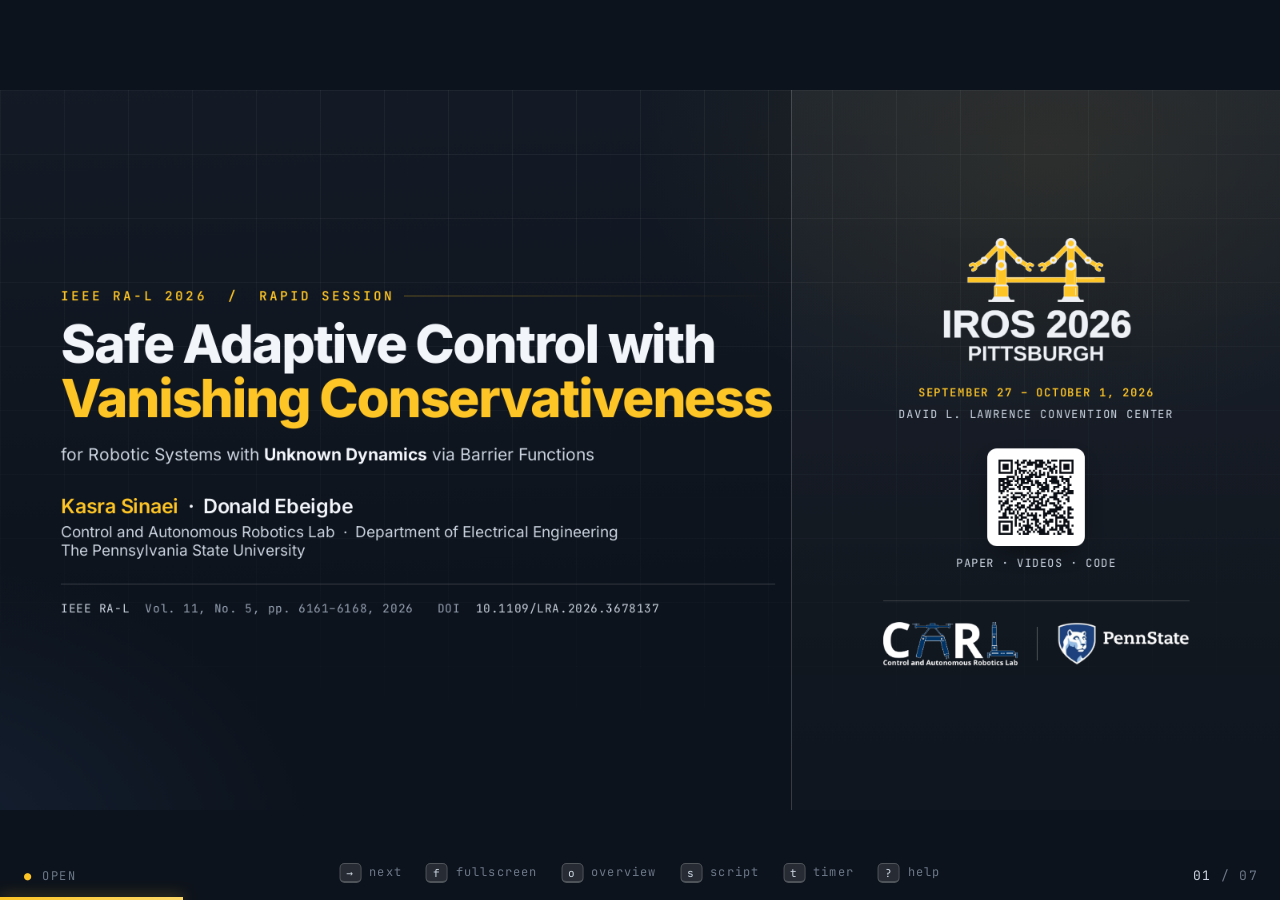
==== talk/index.html @ 6e154420 "Add IROS 2026 lightning talk deck at /talk/ The 7-slide HTML deck used for the RA-L lightning talk, " ====
<!DOCTYPE html>
<html lang="en">
<head>
<meta charset="utf-8">
<meta name="viewport" content="width=device-width, initial-scale=1">
<title>Safe Adaptive Control · IROS 2026 (7 slides + backups)</title>
<meta name="author" content="Kasra Sinaei, Donald Ebeigbe">
<link rel="icon" href="assets/img/iros2026_logo.png">
<link rel="stylesheet" href="assets/vendor/katex/katex.min.css">
<link rel="stylesheet" href="assets/deck.css">
</head>
<body>

<div id="stage">

<section class="slide title-slide" data-title="Title" data-section="Open" data-time="8">
  <div class="title-left">
    <div class="eyebrow">IEEE&nbsp;RA-L&nbsp;2026 &nbsp;/&nbsp; Rapid&nbsp;Session</div>

    <h1 class="deck">
      Safe Adaptive Control with<br>
      <span style="color:var(--gold)">Vanishing Conservativeness</span>
    </h1>
    <p class="sub" style="margin-bottom:34px; font-size:21px;">
      for Robotic Systems with <strong>Unknown Dynamics</strong> via Barrier Functions
    </p>

    <p class="authors"><span class="me">Kasra Sinaei</span> &nbsp;&middot;&nbsp; Donald Ebeigbe</p>
    <p class="affil">Control and Autonomous Robotics Lab &nbsp;&middot;&nbsp; Department of Electrical Engineering<br>The Pennsylvania State University</p>

    <div class="pubmeta">
      <span class="item"><b>IEEE RA-L</b> &nbsp;Vol.&nbsp;11, No.&nbsp;5, pp.&nbsp;6161&ndash;6168, 2026</span>
      <span class="item">DOI &nbsp;<b>10.1109/LRA.2026.3678137</b></span>
    </div>
  </div>

  <div class="title-right">
    <img class="logo" src="assets/img/iros2026_logo_light.png" alt="IROS 2026 Pittsburgh">
    <div class="venue">
      <b>September 27 &ndash; October 1, 2026</b><br>
      David L. Lawrence Convention Center
    </div>
    <div class="qrblock" style="margin-top:4px;">
      <a class="qr" href="https://safe-adaptive-control.netlify.app" target="_blank" rel="noopener">
        <img src="assets/img/qr_project.svg" alt="QR code to project page">
      </a>
      <div class="qlab">Paper &middot; Videos &middot; Code</div>
    </div>
    <div class="title-logos">
      <img src="assets/img/carl_logo.png" alt="Control and Autonomous Robotics Lab (CARL)">
      <span class="sep"></span>
      <img src="assets/img/psu_mark_reverse.png" alt="Penn State">
    </div>
  </div>

  <aside class="notes">
    I am Kasra Sinaei from Penn State, presenting our work on safe adaptive control with vanishing conservativeness. Adaptive controllers are a well established control practice, and engineers have used them for over four decades. Control Barrier Functions are also a well established, popular choice for safety filtering.
  </aside>
</section>


<!-- =========================================================
     02 · THE PROBLEM  (minimal: ours vs. a conventional CBF filter)
     ========================================================= -->
<section class="slide" data-scan data-title="The problem: where the barrier goes" data-section="Motivation" data-time="24">
  <div class="stack">
    <div class="eyebrow">The Problem</div>
    <h2 class="deck" style="font-size:44px; margin-bottom:8px;">Enforcing safety while the model estimate is not accurate</h2>
    <p class="sub" style="margin-bottom:26px; max-width:none;">
      An adaptive controller is least informed at <em class="k">t&nbsp;=&nbsp;0</em>, exactly when the robot starts moving.
    </p>

    <div class="cols c-6-6 mid grow" style="min-height:0; gap:36px;">
      <div class="card red">
        <div class="chip red" style="margin-bottom:14px;">&times;</div>
        <div class="big">Conventional: filter the <em class="r">output</em></div>
        <div class="mini">
          <span class="mnode">Adaptive<br>controller</span>
          <span class="marw">\(u\)</span>
          <span class="mnode bad">CBF-QP<br><small>needs \(f,\,g\)</small></span>
          <span class="marw">\(u_{\text{safe}}\)</span>
          <span class="mnode">Robot</span>
        </div>
        <p class="cap">The filter needs the model you are still learning: with poor estimates it can
          <em class="r">fail to prevent unsafe behavior</em>, or stay conservative forever.</p>
      </div>

      <div class="card gold">
        <div class="chip" style="margin-bottom:14px;">&#9733;</div>
        <div class="big" style="color:var(--gold)">Ours: filter the <em class="k">update law</em></div>
        <div class="mini">
          <span class="mnode good">Update law + QP<br><small>\(\breve W=\hat W+\delta W\)</small></span>
          <span class="marw">\(\breve W\)</span>
          <span class="mnode">Control law</span>
          <span class="marw">\(u\)</span>
          <span class="mnode">Robot</span>
        </div>
        <p class="cap">A real-time QP perturbs the <strong>parameter estimate</strong> instead, carrying a
          model-error bound that <em class="k">shrinks as the robot learns</em>. No external filter.</p>
      </div>
    </div>

    <div class="punch red frag" data-f="1">
      Model-based safety filters are <span class="q">most vulnerable at the beginning of the roll-out</span>,
      and need to be conservative.
    </div>
  </div>

  <aside class="notes">
    What makes integrating CBFs and adaptive control difficult is that a CBF needs a model, and adaptive control does not have an accurate system representation when it starts rolling out at time zero. To address this challenge, we propose filtering the parameter gains of the adaptive controller instead of the final action of the controller.
  </aside>
</section>

<!-- =========================================================
     03 · FORMULATION  (slim: three equations)
     ========================================================= -->
<section class="slide" data-scan data-title="Formulation: unknown robot → one weight vector" data-section="Formulation" data-time="26">
  <div class="stack roomy">
    <div class="eyebrow blue">Problem Formulation &nbsp;&middot;&nbsp; Sec. II &amp; III</div>
    <h2 class="deck" style="font-size:40px; margin-bottom:18px;">Regressor-based representation of a nonlinear system</h2>

    <div class="cols c-6-6 mid grow" style="min-height:0;">
      <div>
        <div class="eq" style="margin-bottom:18px;">
          <span class="lbl">System</span>
          \[ \dot{x} \;=\; f(x) \;+\; g(x)\,u \]
          <span class="tagno">(1)</span>
        </div>

        <div class="rowitem" style="margin-bottom:16px;">
          <span class="chip red">A1</span>
          <span class="txt"><b>\(f\) and \(g\) fully unknown</b>: we know only their
            <em class="r">dimensions</em>. Fully actuated.</span>
        </div>
        <div class="rowitem">
          <span class="chip green">Goal</span>
          <span class="txt">Track \(x_d(t)\) and keep \(\mathcal C=\{x:h(x)\ge0\}\)
            <b>forward invariant</b>, with no model.</span>
        </div>
      </div>

      <div>
        <div class="eq hero" style="margin-bottom:14px;">
          <span class="lbl">Everything unknown, in one vector</span>
          \[ \Psi(x) \;=\; Z(\cdot)\,W \;+\; \varepsilon \]
          <span class="tagno">(8)</span>
        </div>
        <p class="small" style="margin-bottom:18px;">
          \(Z\) <em class="k">known</em> basis functions (RBF / Fourier) &nbsp;&middot;&nbsp;
          \(W\) <em class="r">unknown</em> weights, \(\|W\|\le W_{\max}\) &nbsp;&middot;&nbsp;
          \(\|\varepsilon\|\le E\).
        </p>

        <div class="eq blue">
          <span class="lbl">Control law &amp; the one knob &nbsp;(10&ndash;11)</span>
          \[ u = Z\,\breve W + \dot x_d - Ke, \qquad
             \breve W = \underbrace{\hat W}_{\textcolor{#5B9BFF}{\text{stability}}}
                      + \underbrace{\delta W}_{\textcolor{#FEC526}{\text{safety}}} \]
        </div>
      </div>
    </div>

    <div class="punch blue frag" data-f="1">
      One vector holds everything the robot doesn&rsquo;t know, and
      <span class="q">\(\delta W\)</span> is the only safety knob.
    </div>
  </div>

  <aside class="notes">
    Our approach works on any control-affine nonlinear system, including robots. We use a regressor-based representation of the system, where a function approximator and an unknown parameter vector encode our model. Our control law consists of an inverse dynamics term, a proportional error term, and the desired trajectory; the parameter update has two parts, one coming from Lyapunov analysis and one from an online optimization problem.
  </aside>
</section>

<!-- =========================================================
     04 · MAIN RESULT  (Prop. 1 bound + the QP, merged)
     ========================================================= -->
<section class="slide" data-scan data-title="★ Vanishing conservativeness, and the QP" data-section="Method" data-time="42">
  <div class="stack">
    <div class="eyebrow">Main Result &nbsp;&middot;&nbsp; Proposition 1 &amp; Theorem 2</div>
    <h2 class="deck" style="font-size:38px; margin-bottom:14px;">
      <span style="color:var(--gold)">Vanishing conservativeness</span> via a decaying parameter-error bound
    </h2>

    <div class="cols c-6-6 mid" style="gap:32px;">
      <div>
        <div class="eq hero" style="margin-bottom:14px;">
          <span class="lbl">Proposition 1: the certificate</span>
          \[ \|\tilde W(t)\| \;\le\;
             \sqrt{\dfrac{\,2\bar V_0 \;-\; k_e\displaystyle\int_0^{t}\!\|e(\tau)\|^{2}\,d\tau\,}{\lambda_{\min}(\Gamma^{-1})}}
             \;=\; \bar W(t) \]
          <span class="tagno">(16)</span>
        </div>
        <p class="small">
          Every term of \(\bar V_0\) is <strong>known a priori</strong>, and the integral only grows, so
          \(\bar W(t)\) is <em class="k">non-increasing</em>. Stability is never traded away (Thm.&nbsp;1);
          \(\hat W\) need not converge (Remark&nbsp;1).
        </p>
      </div>

      <div class="diagram">
        <svg viewBox="0 0 620 320" preserveAspectRatio="xMidYMid meet">
          <defs>
            <linearGradient id="bandg" x1="0" y1="0" x2="0" y2="1">
              <stop offset="0%"   stop-color="#FEC526" stop-opacity=".17"/>
              <stop offset="100%" stop-color="#FEC526" stop-opacity=".02"/>
            </linearGradient>
            <marker id="arwG" viewBox="0 0 10 10" refX="9" refY="5" markerWidth="7" markerHeight="7" orient="auto">
              <path d="M0 0 L10 5 L0 10 z" fill="#FEC526"/>
            </marker>
          </defs>
          <line x1="60" y1="26"  x2="60"  y2="292" stroke="rgba(255,255,255,.26)" stroke-width="1.4"/>
          <line x1="60" y1="292" x2="586" y2="292" stroke="rgba(255,255,255,.26)" stroke-width="1.4"/>
          <path d="M60 56 C 196 100, 330 158, 578 202 L578 264 C 330 252, 196 238, 60 216 Z" fill="url(#bandg)"/>
          <line x1="60" y1="44" x2="578" y2="44" stroke="#FF6B6B" stroke-width="2" stroke-dasharray="7 6" opacity=".85"/>
          <path d="M60 56 C 196 100, 330 158, 578 202" fill="none" stroke="#FEC526" stroke-width="3.6" stroke-linecap="round"/>
          <path d="M60 216 C 132 234, 180 210, 236 230 C 292 250, 334 228, 392 246 C 452 264, 508 248, 578 264"
                fill="none" stroke="#5B9BFF" stroke-width="2.6" stroke-linecap="round"/>
          <line x1="112" y1="74"  x2="112" y2="206" stroke="#FEC526" stroke-width="1.6" stroke-dasharray="4 4" marker-end="url(#arwG)"/>
        </svg>
        <div class="lay">
          <div class="dlab" style="left:4.5%; top:8%; color:#96A2B4;">\(\|\tilde W\|\)</div>
          <div class="dlab" style="left:10.5%; top:95.5%; color:#96A2B4;">\(t=0\)</div>
          <div class="dlab" style="left:89%;   top:95.5%; color:#96A2B4;">time</div>
          <div class="dnote" style="left:75%;  top:10%; color:#FF6B6B; font-size:14.5px;">constant worst case</div>
          <div class="dnote" style="left:73%;  top:48%; color:#FEC526; font-weight:600;">\(\bar W(t)\): certified</div>
          <div class="dnote" style="left:37%;  top:78%; color:#5B9BFF; font-size:14.5px;">true \(\|\tilde W(t)\|\) (never known)</div>
          <div class="dlab" style="left:29.5%; top:43%; color:#FEC526;">conservativeness</div>
        </div>
      </div>
    </div>

    <div class="eq green frag" data-f="1" style="margin-top:14px;">
      <span class="lbl">One QP on the update law &nbsp;(18), (20) &nbsp;&middot;&nbsp; OSQP, 100&nbsp;Hz</span>
      \[ \begin{aligned}
         \min_{\delta W}\;&amp; \tfrac12\,\delta W^{\!\top}\delta W
            \qquad \text{s.t.}\quad \text{RaCLF (15)} \;\;\textcolor{#5B9BFF}{\text{keeps stability}} \\[2pt]
         &amp; \nabla h\,Z\,\delta W \;\ge\; -\alpha\big(h(x)\big) + \nabla h\,(Ke-\dot x_d)
            + \underbrace{\|\nabla h Z\|\,\bar W(t)}_{\textcolor{#FF6B6B}{\text{model error, shrinks}}}
            + \|\nabla h\|\,E
         \end{aligned} \]
    </div>

    <div class="punch frag" data-f="2">
      As \(\bar W(t)\) decays, the constraint <span class="q">relaxes itself</span>.
    </div>
  </div>

  <aside class="notes">
    A nice characteristic of our method is its vanishing conservativeness. We start the safety filter with a conservative, worst-case estimation error, and thanks to the time-decaying error bound we derived, the safety filter relaxes over time and allows the robot to use its full potential. Our QP is shown here; it can be solved in a few milliseconds and generates safe, stabilizing parameter vectors.
  </aside>
</section>

<section class="slide" data-scan data-title="Verification: simulation → high fidelity" data-section="Results" data-time="30">
  <div class="stack">
    <div class="eyebrow blue">Verification &nbsp;&middot;&nbsp; numerical &amp; NVIDIA IsaacSim &nbsp;&middot;&nbsp; Sec. IV-A&ndash;C</div>

    <div class="cols c-6-6" style="gap:24px; max-width:1180px; margin:0 auto; width:100%;">
      <div class="vid" style="aspect-ratio:1794/922;">
        <span class="badge red">safety filter OFF</span>
        <video src="../static/videos/no_safety_filter.mp4" poster="assets/img/poster/no_safety_filter.jpg" muted loop playsinline data-autoplay></video>
      </div>
      <div class="vid" style="aspect-ratio:1794/922;">
        <span class="badge green">safety filter ON</span>
        <video src="../static/videos/safety_filter.mp4" poster="assets/img/poster/safety_filter.jpg" muted loop playsinline data-autoplay></video>
      </div>
    </div>

    <div class="cols c-6-6" style="gap:24px; max-width:1180px; margin:14px auto 0; width:100%;">
      <div class="card red tight vc"><p class="cap">The end-effector drives
        <strong>through</strong> the red keep-out sphere.</p></div>
      <div class="card green tight vc"><p class="cap">Same unknown dynamics: it
        <strong>skirts the sphere</strong> and still reaches every waypoint.</p></div>
    </div>

    <div class="cols c-3 stretch grow" style="gap:26px; margin-top:18px; min-height:0;">
      <div class="stack">
        <div class="plot fill grow" style="min-height:0;">
          <img src="assets/img/md_barrier.png" alt="Barrier value over 314 s for the mass-damper">
        </div>
        <p class="tiny" style="margin-top:8px;"><strong>Mass&ndash;damper</strong>: \(h>0\) for 314&nbsp;s;
          its floor drops \(\approx0.15\to0.05\) after \(\sim\)60&nbsp;s: <em class="k">\(\bar W(t)\) decaying</em>.</p>
      </div>
      <div class="stack">
        <div class="plot fill grow" style="min-height:0;">
          <img src="assets/img/fig3_mobile.png" alt="Mobile robot trajectory avoiding two obstacles">
        </div>
        <p class="tiny" style="margin-top:8px;"><strong>Mobile robot</strong>: unknown drift, reference
          driven <em class="r">straight through</em> both obstacles; \(h\ge0\) never violated.</p>
      </div>
      <div class="stack">
        <div class="plot fill grow" style="min-height:0;">
          <img src="assets/img/ur10_h.png" alt="Barrier function h(q) stays positive for the UR10">
        </div>
        <p class="tiny" style="margin-top:8px;"><strong>UR10, 6-DoF</strong>: 66 unknown parameters at
          100&nbsp;Hz; \(h(q)\) never crosses zero. \(\nabla h\) needs only the <em class="k">kinematic</em>
          Jacobian (Remark&nbsp;3).</p>
      </div>
    </div>
  </div>

  <aside class="notes">
    We validate our method in simulation. Here is a video of a UR10 robot in Isaac Sim. The robot follows three waypoints in a loop. On the right, the safety filter is activated, and the robot does not enter the area around the red sphere. On the bottom left is the CBF plot as a function of time, where we see the vanishing conservativeness of the framework.
  </aside>
</section>


<section class="slide" data-scan data-title="Verification: hardware, Unitree Go1" data-section="Results" data-time="26">
  <div class="stack">
    <div class="eyebrow green">Verification &nbsp;&middot;&nbsp; Hardware &nbsp;&middot;&nbsp; Sec. IV-D</div>

    <div class="cols c-6-6 stretch grow" style="min-height:0; gap:26px;">
      <div class="stack">
        <div class="vid grow" style="min-height:0;">
          <span class="badge green" style="background:rgba(8,11,17,.78);">Unitree Go1 &middot; ROS &middot; MoCap &middot; 4&times; speed</span>
          <video src="../static/videos/experiment_1_aac.mp4" poster="assets/img/poster/experiment_1_aac.jpg" muted loop playsinline data-autoplay data-rate="4"></video>
        </div>
        <div class="cols c-4" style="gap:14px; margin-top:18px;">
          <div class="stat"><span class="n green">20/20</span><span class="l">trials safe</span></div>
          <div class="stat"><span class="n">0</span><span class="l">dynamics known</span></div>
          <div class="stat"><span class="n blue">100</span><span class="l">Hz control loop</span></div>
          <div class="stat"><span class="n">2</span><span class="l">obstacles</span></div>
        </div>
      </div>

      <div class="stack" style="gap:16px; min-height:0;">
        <div class="plot fill grow" style="min-height:0;">
          <img src="assets/img/hw_traj.png" alt="Measured quadruped trajectory around two obstacles">
          <div class="figcap">measured trajectory (motion capture)</div>
        </div>
        <div class="cols c-6-6" style="gap:16px;">
          <div class="plot fill">
            <img src="assets/img/hw_h.png" alt="Barrier function stays in the safe region for the whole run">
            <div class="figcap">\(h(x)\) stays in the safe region</div>
          </div>
          <div class="plot fill">
            <img src="assets/img/hw_w.png" alt="Parameter norm stays below its bound">
            <div class="figcap">\(\|\hat w\|\) stays under its bound</div>
          </div>
        </div>
      </div>
    </div>

    <div class="punch green frag" data-f="1" style="margin-top:20px;">
      A quadruped with <span class="q">no dynamic model at all</span>: unicycle mapping,
      unknown drift, 20 of 20 runs safe.
    </div>
  </div>

  <aside class="notes">
    We also validate the framework in hardware. It solves a quadrupedal navigation problem, where we have an inaccurate locomotion controller with some unknown drift, and our controller successfully takes the robot to the goal pose.
  </aside>
</section>


<section class="slide" data-title="Takeaways &amp; contact" data-section="Close" data-time="14">
  <div class="stack">
    <div class="eyebrow">Conclusion</div>

    <div class="cols c-7-5 mid" style="flex:1;">
      <div class="stack">
        <h2 class="deck" style="font-size:38px; margin-bottom:22px;">
          Put the barrier where the <span style="color:var(--gold)">uncertainty</span> lives.
        </h2>

        <div class="rowitem">
          <span class="chip">1</span>
          <span class="txt"><b>Safety on the update law, not the output.</b> A CBF-QP perturbs
            \(\delta W\) so the parameter estimate itself is always safe, with no external filter.</span>
        </div>
        <div class="rowitem">
          <span class="chip blue">2</span>
          <span class="txt"><b>Stability is never sacrificed.</b> The RaCLF constraint holds for every
            \(\delta W\) the QP may choose (Thm.&nbsp;1).</span>
        </div>
        <div class="rowitem">
          <span class="chip green">3</span>
          <span class="txt"><b>Conservativeness vanishes.</b> A certified, monotonically decreasing bound
            \(\bar W(t)\) on the parameter error relaxes the CBF as the robot learns (Prop.&nbsp;1).</span>
        </div>

        <div class="card tight" style="margin-top:20px; border-color:rgba(254,197,38,.24)">
          <p class="cap"><strong>Validated</strong> on a nonlinear mass&ndash;damper, a drifting mobile robot,
            a 6-DoF UR10 in IsaacSim, and a Unitree Go1 in hardware,
            all with <em class="k">fully unknown dynamics</em>.</p>
        </div>

        <p class="small" style="margin-top:16px;">
          <span style="color:var(--muted);font-family:var(--mono);font-size:12px;letter-spacing:.13em;
                text-transform:uppercase;">Next</span> &nbsp; extending the framework to
          <strong>underactuated</strong> systems, removing the heuristic velocity mapping (Remark&nbsp;4).
        </p>
      </div>

      <div>
        <div class="qrwall">
          <div class="qrblock">
            <a class="qr" href="https://safe-adaptive-control.netlify.app" target="_blank" rel="noopener">
              <img src="assets/img/qr_project.svg" alt="QR to project page"></a>
            <div class="qlab">Project page<br><span style="color:var(--faint)">videos</span></div>
          </div>
          <div class="qrblock">
            <a class="qr" href="https://doi.org/10.1109/LRA.2026.3678137" target="_blank" rel="noopener">
              <img src="assets/img/qr_paper.svg" alt="QR to the paper DOI"></a>
            <div class="qlab">Paper<br><span style="color:var(--faint)">IEEE RA-L</span></div>
          </div>
          <div class="qrblock">
            <a class="qr" href="https://github.com/Kassra-sinaei/safe_ac_exp" target="_blank" rel="noopener">
              <img src="assets/img/qr_code.svg" alt="QR to the code repository"></a>
            <div class="qlab">Code<br><span style="color:var(--faint)">GitHub</span></div>
          </div>
          <div class="qrblock">
            <a class="qr" href="https://kassra-sinaei.github.io" target="_blank" rel="noopener">
              <img src="assets/img/qr_author.svg" alt="QR to the author's website"></a>
            <div class="qlab">Kasra Sinaei<br><span style="color:var(--faint)">personal</span></div>
          </div>
          <div class="qrblock">
            <a class="qr" href="https://sites.psu.edu/carl/" target="_blank" rel="noopener">
              <img src="assets/img/qr_lab.svg" alt="QR to the CARL lab website"></a>
            <div class="qlab">CARL lab<br><span style="color:var(--faint)">Penn State</span></div>
          </div>
        </div>

        <div class="card tight" style="margin-top:20px;">
          <p class="tiny" style="line-height:1.75; color:var(--text-2);">
            <strong style="color:var(--gold)">K. Sinaei</strong> and D. Ebeigbe, &ldquo;Safe Adaptive Control With
            Vanishing Conservativeness for Robotic Systems With Unknown Dynamics via Barrier Functions,&rdquo;
            <em>IEEE Robotics and Automation Letters</em>, vol.&nbsp;11, no.&nbsp;5, pp.&nbsp;6161&ndash;6168, 2026.<br>
            <span class="mono" style="color:var(--muted)">doi:10.1109/LRA.2026.3678137</span>
          </p>
          <p class="tiny" style="margin:12px 0 0; color:var(--muted);">
            <span class="mono">kasra@psu.edu</span> &nbsp;&middot;&nbsp;
            Control and Autonomous Robotics Lab, Penn State
          </p>
        </div>
      </div>
    </div>

    <div class="punch">
      Safety you can <span class="q">prove</span>. Conservativeness you can
      <span class="q">outgrow</span>.
    </div>
  </div>

  <aside class="notes">
    Thank you for your attention. I will be happy to discuss more at the poster session.
  </aside>
</section>


</div><!-- /#stage -->


<!-- =========================================================
     CHROME
     ========================================================= -->
<!-- Corner QR dock: deck.js copies this into every slide marked data-scan,
     so anyone who tunes in mid-talk can grab the paper and the website. -->
<template id="scan-tpl">
  <nav class="scan" aria-label="Paper and project website">
    <a href="https://doi.org/10.1109/LRA.2026.3678137" target="_blank" rel="noopener">
      <img src="assets/img/qr_paper.svg" alt="QR code to the paper (DOI)">
      <span class="ql">Paper</span>
    </a>
    <a href="https://safe-adaptive-control.netlify.app" target="_blank" rel="noopener">
      <img src="assets/img/qr_project.svg" alt="QR code to the project website">
      <span class="ql">Website</span>
    </a>
  </nav>
</template>

<div id="progress"></div>
<div id="sectionmark"></div>
<div id="counter"></div>
<div id="timer"></div>
<div id="hint"><kbd>&rarr;</kbd> next &nbsp; <kbd>f</kbd> fullscreen &nbsp; <kbd>o</kbd> overview &nbsp; <kbd>s</kbd> script &nbsp; <kbd>t</kbd> timer &nbsp; <kbd>?</kbd> help</div>

<div class="overlay" id="overview">
  <h3>Overview &nbsp;&middot;&nbsp; click a slide to jump</h3>
  <div id="ovGrid"></div>
  <div class="esc">ESC or O to close</div>
</div>

<div class="overlay" id="help">
  <h3>Keyboard</h3>
  <div class="helpgrid">
    <div class="helprow"><span class="keys"><kbd>&rarr;</kbd> <kbd>Space</kbd> <kbd>PgDn</kbd> <kbd>N</kbd></span><span class="d">Next step (reveals, then next slide)</span></div>
    <div class="helprow"><span class="keys"><kbd>&larr;</kbd> <kbd>PgUp</kbd> <kbd>P</kbd></span><span class="d">Previous step</span></div>
    <div class="helprow"><span class="keys"><kbd>&darr;</kbd></span><span class="d">Next slide, skipping reveals</span></div>
    <div class="helprow"><span class="keys"><kbd>&uarr;</kbd></span><span class="d">Previous slide</span></div>
    <div class="helprow"><span class="keys"><kbd>Home</kbd> / <kbd>End</kbd></span><span class="d">First / last slide</span></div>
    <div class="helprow"><span class="keys"><kbd>1</kbd>&hellip;<kbd>9</kbd></span><span class="d">Type a number to jump</span></div>
    <div class="helprow"><span class="keys"><kbd>F</kbd></span><span class="d">Fullscreen (use this to present)</span></div>
    <div class="helprow"><span class="keys"><kbd>O</kbd></span><span class="d">Slide overview grid</span></div>
    <div class="helprow"><span class="keys"><kbd>S</kbd></span><span class="d">Speaker script &amp; timings</span></div>
    <div class="helprow"><span class="keys"><kbd>T</kbd></span><span class="d">3:00 countdown + pace indicator</span></div>
    <div class="helprow"><span class="keys"><kbd>R</kbd></span><span class="d">Restart the timer</span></div>
    <div class="helprow"><span class="keys"><kbd>B</kbd></span><span class="d">Blackout the screen</span></div>
    <div class="helprow"><span class="keys"><kbd>?</kbd></span><span class="d">This panel</span></div>
    <div class="helprow"><span class="keys"><kbd>Esc</kbd></span><span class="d">Close any overlay</span></div>
  </div>
  <div class="esc" style="margin-top:34px;">
    Click the right 78&#37; of the screen to advance, the left 22&#37; to go back. Swipe on touch devices.<br>
    A presenter remote sends PgUp / PgDn and works out of the box.
  </div>
</div>

<div class="overlay" id="notes">
  <h3>Speaker script &nbsp;&middot;&nbsp; 2:50 lightning session</h3>
  <div id="notesBody"></div>
  <div class="esc">ESC or S to close &nbsp;&middot;&nbsp; click any entry to jump to that slide</div>
</div>

<script src="assets/vendor/katex/katex.min.js"></script>
<script src="assets/vendor/katex/auto-render.min.js"></script>
<script>
  /* Render math immediately: the DOM above is fully parsed, and deck.js
     (loaded next) copies already-rendered note markup into the script panel. */
  renderMathInElement(document.body, {
    delimiters: [
      { left: '\\[', right: '\\]', display: true  },
      { left: '$$',    right: '$$',    display: true  },
      { left: '\\(', right: '\\)', display: false }
    ],
    ignoredTags: ['script','noscript','style','textarea','pre','code','option','svg'],
    throwOnError: false,
    strict: false
  });
</script>
<script src="assets/deck.js"></script>
</body>
</html>
---- talk/assets/deck.css ----
/* ============================================================
   Safe Adaptive Control — IROS 2026 rapid-session deck
   Design system: "Ink & Gold"
   ============================================================ */

@import url("fonts/fonts.css");

:root{
  /* ---- surfaces ---- */
  --bg:        #0D131C;
  --bg-2:      #141B26;
  --panel:     rgba(255,255,255,.070);
  --panel-2:   rgba(255,255,255,.105);
  --stroke:    rgba(255,255,255,.19);
  --stroke-2:  rgba(255,255,255,.30);

  /* ---- ink ---- */
  --text:      #F2F5FA;
  --text-2:    #CBD4E0;
  --muted:     #96A2B4;
  --faint:     #6B7788;

  /* ---- accents ---- */
  --gold:      #FEC526;   /* IROS 2026 Pittsburgh */
  --gold-2:    #FFD968;
  --gold-dim:  rgba(254,197,38,.14);
  --blue:      #5B9BFF;   /* stability / CLF / tracking */
  --blue-dim:  rgba(91,155,255,.14);
  --green:     #3DD68C;   /* safe */
  --green-dim: rgba(61,214,140,.14);
  --red:       #FF6B6B;   /* unsafe */
  --red-dim:   rgba(255,107,107,.14);
  --violet:    #B69CFF;   /* optimization */
  --violet-dim:rgba(182,156,255,.14);

  --sans: "Inter", ui-sans-serif, system-ui, -apple-system, "Segoe UI", Roboto, sans-serif;
  --mono: "JetBrains Mono", ui-monospace, "SF Mono", Menlo, Consolas, monospace;

  --r:   14px;
  --r-s: 9px;
}

*,*::before,*::after{ box-sizing:border-box; }

html,body{
  margin:0; padding:0; height:100%; width:100%;
  background:var(--bg); color:var(--text);
  font-family:var(--sans);
  overflow:hidden;
  -webkit-font-smoothing:antialiased;
  text-rendering:optimizeLegibility;
}

/* ============================================================
   STAGE — fixed 1600x900 canvas, scaled to fit any display
   ============================================================ */
#stage{
  position:absolute; top:50%; left:50%;
  width:1600px; height:900px;
  transform-origin:center center;
  will-change:transform;
}

.slide{
  position:absolute; inset:0;
  padding:54px 72px 62px;
  display:none;
  background:
    radial-gradient(1150px 720px at 88% -12%, rgba(254,197,38,.13), transparent 62%),
    radial-gradient(950px 640px at -8% 108%, rgba(91,155,255,.11), transparent 60%),
    linear-gradient(178deg, var(--bg-2) 0%, var(--bg) 72%);
}
.slide.active{ display:block; }
.slide.enter{ animation:slideIn .34s cubic-bezier(.22,.9,.28,1) both; }
@keyframes slideIn{
  from{ opacity:0; transform:translateY(11px) scale(.995); }
  to  { opacity:1; transform:none; }
}

/* hairline grid texture */
.slide::before{
  content:""; position:absolute; inset:0; pointer-events:none; opacity:1;
  background-image:
    linear-gradient(rgba(255,255,255,.055) 1px, transparent 1px),
    linear-gradient(90deg, rgba(255,255,255,.055) 1px, transparent 1px);
  background-size:80px 80px;
  -webkit-mask-image:radial-gradient(135% 118% at 50% 0%, #000 12%, transparent 86%);
          mask-image:radial-gradient(135% 118% at 50% 0%, #000 12%, transparent 86%);
}
.slide > *{ position:relative; z-index:1; }

@media (prefers-reduced-motion: reduce){
  .slide.enter{ animation:none; }
  .frag{ transition:none !important; }
}

/* ============================================================
   TYPOGRAPHY
   ============================================================ */
.eyebrow{
  font-family:var(--mono); font-size:16px; font-weight:600;
  letter-spacing:.19em; text-transform:uppercase;
  color:var(--gold); margin:0 0 16px;
  display:flex; align-items:center; gap:12px;
}
.eyebrow::after{
  content:""; height:1px; flex:1;
  background:linear-gradient(90deg, rgba(254,197,38,.42), transparent);
}
.eyebrow.blue{ color:var(--blue); }
.eyebrow.blue::after{ background:linear-gradient(90deg, rgba(91,155,255,.42), transparent); }
.eyebrow.green{ color:var(--green); }
.eyebrow.green::after{ background:linear-gradient(90deg, rgba(61,214,140,.42), transparent); }

h1.deck{
  font-size:66px; font-weight:800; line-height:1.03;
  letter-spacing:-.032em; margin:0 0 20px;
}
h2.deck{
  font-size:46px; font-weight:800; line-height:1.08;
  letter-spacing:-.028em; margin:0 0 10px;
}
h3.deck{
  font-size:31px; font-weight:700; line-height:1.2;
  letter-spacing:-.018em; margin:0 0 10px;
}
.sub{
  font-size:25px; line-height:1.5; color:var(--text-2);
  font-weight:400; margin:0 0 26px; max-width:66ch;
}
.lead{ font-size:25px; line-height:1.5; color:var(--text-2); }
p{ margin:0 0 14px; }
strong{ color:var(--text); font-weight:700; }
em.k{ font-style:normal; color:var(--gold); font-weight:600; }
em.b{ font-style:normal; color:var(--blue);  font-weight:600; }
em.g{ font-style:normal; color:var(--green); font-weight:600; }
em.r{ font-style:normal; color:var(--red);   font-weight:600; }

.mono{ font-family:var(--mono); }
.tiny{ font-size:17px; color:var(--muted); line-height:1.5; }
.small{ font-size:20.5px; color:var(--text-2); line-height:1.55; }

/* the one-line punch that closes a slide */
.punch{
  margin-top:auto;
  border-left:3px solid var(--gold);
  padding:12px 0 12px 20px;
  font-size:28px; line-height:1.34; font-weight:600;
  letter-spacing:-.014em; color:var(--text);
  background:linear-gradient(90deg, rgba(254,197,38,.075), transparent 62%);
}
.punch.blue{ border-color:var(--blue);  background:linear-gradient(90deg, rgba(91,155,255,.075), transparent 62%); }
.punch.green{ border-color:var(--green); background:linear-gradient(90deg, rgba(61,214,140,.075), transparent 62%); }
.punch.red{ border-color:var(--red);   background:linear-gradient(90deg, rgba(255,107,107,.08), transparent 62%); }
.punch .q{ color:var(--gold); }

/* ============================================================
   LAYOUT HELPERS
   ============================================================ */
.cols{ display:grid; gap:34px; align-items:start; }
.cols.mid{ align-items:center; }
.cols.stretch{ align-items:stretch; }
.c-6-6{ grid-template-columns:1fr 1fr; }
.c-7-5{ grid-template-columns:1.42fr 1fr; }
.c-5-7{ grid-template-columns:1fr 1.42fr; }
.c-8-4{ grid-template-columns:1.9fr 1fr; }
.c-4-8{ grid-template-columns:1fr 1.9fr; }
.c-3{ grid-template-columns:repeat(3,1fr); }
.c-4{ grid-template-columns:repeat(4,1fr); }
.stack{ display:flex; flex-direction:column; height:100%; }
.grow{ flex:1 1 auto; min-height:0; }
.center{ text-align:center; }
.vcenter{ display:flex; flex-direction:column; justify-content:center; height:100%; }

/* ============================================================
   CARDS / PANELS
   ============================================================ */
.card{
  background:var(--panel);
  border:1px solid var(--stroke);
  border-radius:var(--r);
  padding:22px 24px;
}
.card.tight{ padding:16px 18px; }
.card h4{
  margin:0 0 10px; font-size:17.5px; font-weight:700;
  letter-spacing:.09em; text-transform:uppercase; color:var(--muted);
  font-family:var(--mono);
}
.card.gold  { border-color:rgba(254,197,38,.34); background:linear-gradient(180deg, rgba(254,197,38,.085), rgba(254,197,38,.022)); }
.card.blue  { border-color:rgba(91,155,255,.32); background:linear-gradient(180deg, rgba(91,155,255,.075), rgba(91,155,255,.02)); }
.card.green { border-color:rgba(61,214,140,.32); background:linear-gradient(180deg, rgba(61,214,140,.075), rgba(61,214,140,.02)); }
.card.red   { border-color:rgba(255,107,107,.32); background:linear-gradient(180deg, rgba(255,107,107,.075), rgba(255,107,107,.02)); }
.card.violet{ border-color:rgba(182,156,255,.32); background:linear-gradient(180deg, rgba(182,156,255,.075), rgba(182,156,255,.02)); }

.card .cap{ font-size:21px; line-height:1.45; color:var(--text-2); margin:0; }
.card .big{ font-size:23px; line-height:1.4; color:var(--text); font-weight:600; margin:0 0 8px; }

/* numbered step chip */
.chip{
  display:inline-flex; align-items:center; justify-content:center;
  width:30px; height:30px; border-radius:8px;
  font-family:var(--mono); font-size:14px; font-weight:600;
  background:var(--gold-dim); color:var(--gold);
  border:1px solid rgba(254,197,38,.32);
  flex:0 0 auto;
}
.chip.blue { background:var(--blue-dim);  color:var(--blue);  border-color:rgba(91,155,255,.32); }
.chip.green{ background:var(--green-dim); color:var(--green); border-color:rgba(61,214,140,.32); }
.chip.red  { background:var(--red-dim);   color:var(--red);   border-color:rgba(255,107,107,.32); }
.chip.violet{background:var(--violet-dim);color:var(--violet);border-color:rgba(182,156,255,.32);}

.rowitem{ display:flex; gap:15px; align-items:flex-start; margin-bottom:15px; }
.rowitem:last-child{ margin-bottom:0; }
.rowitem .txt{ font-size:22px; line-height:1.45; color:var(--text-2); padding-top:3px; }
.rowitem .txt b{ color:var(--text); }

/* pill tags */
.tags{ display:flex; flex-wrap:wrap; gap:8px; }
.tag{
  font-family:var(--mono); font-size:14px; font-weight:500;
  padding:6px 13px; border-radius:100px;
  background:var(--panel-2); border:1px solid var(--stroke);
  color:var(--text-2); letter-spacing:.03em; white-space:nowrap;
}
.tag.gold  { color:var(--gold);   border-color:rgba(254,197,38,.34);  background:var(--gold-dim); }
.tag.blue  { color:var(--blue);   border-color:rgba(91,155,255,.34);  background:var(--blue-dim); }
.tag.green { color:var(--green);  border-color:rgba(61,214,140,.34);  background:var(--green-dim); }
.tag.red   { color:var(--red);    border-color:rgba(255,107,107,.34); background:var(--red-dim); }
.tag.violet{ color:var(--violet); border-color:rgba(182,156,255,.34); background:var(--violet-dim); }

/* big stat */
.stat{ display:flex; flex-direction:column; gap:2px; }
.stat .n{
  font-size:50px; font-weight:800; letter-spacing:-.03em;
  color:var(--gold); line-height:1;
}
.stat .n.blue{ color:var(--blue); }
.stat .n.green{ color:var(--green); }
.stat .l{
  font-family:var(--mono); font-size:13.5px; letter-spacing:.13em;
  text-transform:uppercase; color:var(--muted);
}

/* ============================================================
   MATH
   ============================================================ */
.katex{ font-size:1.30em; }
/* uppercase transforms mangle Greek and accents inside math */
.katex, .katex *{ text-transform:none !important; }
.katex-display{ margin:0 !important; }
.katex .base{ color:var(--text); }

.eq .katex{ font-size:1.46em; }
.eq{
  background:rgba(255,255,255,.028);
  border:1px solid var(--stroke);
  border-radius:var(--r-s);
  padding:16px 20px; margin:0 0 14px;
  position:relative; overflow:visible;
}
.eq.hero{
  border-color:rgba(254,197,38,.38);
  background:linear-gradient(180deg, rgba(254,197,38,.085), rgba(254,197,38,.015));
  box-shadow:0 0 0 1px rgba(254,197,38,.07), 0 16px 44px -22px rgba(254,197,38,.5);
  padding:22px 24px;
}
.eq.blue { border-color:rgba(91,155,255,.32);  background:linear-gradient(180deg, rgba(91,155,255,.07), rgba(91,155,255,.014)); }
.eq.green{ border-color:rgba(61,214,140,.32);  background:linear-gradient(180deg, rgba(61,214,140,.07), rgba(61,214,140,.014)); }
.eq.plain{ background:none; border:none; padding:6px 0; }
.eq .tagno{
  position:absolute; right:12px; top:50%; transform:translateY(-50%);
  font-family:var(--mono); font-size:13.5px; color:var(--faint);
}
.eq .lbl{
  position:absolute; left:16px; top:-9px;
  font-family:var(--mono); font-size:12.5px; font-weight:600;
  letter-spacing:.15em; text-transform:uppercase;
  padding:2px 9px; border-radius:5px;
  background:var(--bg-2); color:var(--muted);
  border:1px solid var(--stroke);
}
.eq.hero .lbl{ color:var(--gold); border-color:rgba(254,197,38,.4); }
.eq.blue .lbl{ color:var(--blue); border-color:rgba(91,155,255,.4); }
.eq.green .lbl{ color:var(--green); border-color:rgba(61,214,140,.4); }

/* term legend under an equation */
.terms{ display:flex; flex-wrap:wrap; gap:10px 22px; margin-top:12px; }
.term{ display:flex; align-items:center; gap:8px; font-size:18.5px; color:var(--text-2); }
.term .sw{ width:10px; height:10px; border-radius:3px; flex:0 0 auto; }

/* ============================================================
   FIGURES / MEDIA
   ============================================================ */
.plot{
  background:#fff; border-radius:10px; padding:9px;
  border:1px solid var(--stroke-2);
  box-shadow:0 18px 44px -26px rgba(0,0,0,.9);
  display:flex; flex-direction:column; gap:6px;
}
.plot img{ width:100%; height:auto; display:block; border-radius:4px; }
/* .fill — the white ground hugs the figure instead of the whole slot,
   so a flexible layout never leaves a slab of empty white. */
.plot.fill{
  height:100%; background:none; border:none; box-shadow:none; padding:0;
  align-items:center; justify-content:center;
}
.plot.fill img{
  background:#fff; padding:9px; border-radius:10px;
  border:1px solid var(--stroke-2);
  box-shadow:0 18px 44px -26px rgba(0,0,0,.9);
  width:auto; max-width:100%; max-height:100%;
  object-fit:contain; min-height:0;
}
.plot.fill .figcap{ color:var(--muted); padding-top:8px; }
.plot.fill .figcap .katex, .plot.fill .figcap .katex .base{ color:var(--muted); }
.figcap{
  font-family:var(--mono); font-size:15px; letter-spacing:.03em;
  color:#5A6474; text-align:center; padding-bottom:2px;
}
.figcap .katex{ font-size:1em; color:#5A6474; }
.figcap .katex .base{ color:#5A6474; }

.vid{
  border-radius:10px; overflow:hidden;
  border:1px solid var(--stroke-2);
  background:#05070B; position:relative;
  box-shadow:0 22px 52px -30px rgba(0,0,0,1);
  display:block;
}
.vid video{ width:100%; height:100%; display:block; object-fit:cover; }
.vid .badge{
  position:absolute; top:11px; left:11px; z-index:2;
  font-family:var(--mono); font-size:12px; font-weight:600;
  letter-spacing:.09em; text-transform:uppercase;
  padding:5px 11px; border-radius:100px;
  backdrop-filter:blur(10px); -webkit-backdrop-filter:blur(10px);
}
.badge.red  { background:rgba(255,107,107,.2); color:#FFB4B4; border:1px solid rgba(255,107,107,.45); }
.badge.green{ background:rgba(61,214,140,.18); color:#A6F0CB; border:1px solid rgba(61,214,140,.45); }
.badge.gold { background:rgba(254,197,38,.18); color:#FFE08F; border:1px solid rgba(254,197,38,.45); }
.badge.blue { background:rgba(91,155,255,.18); color:#B9D2FF; border:1px solid rgba(91,155,255,.45); }

.framecard{
  background:#fff; border-radius:12px; padding:12px;
  border:1px solid var(--stroke-2);
  box-shadow:0 20px 48px -28px rgba(0,0,0,.95);
}
.framecard img{ width:100%; height:auto; display:block; border-radius:6px; }

/* ============================================================
   PIPELINE / DIAGRAM PRIMITIVES (SVG lives inline in slides)
   ============================================================ */
svg .lab{ font-family:var(--mono); font-size:12px; letter-spacing:.09em; text-transform:uppercase; }
svg .txt{ font-family:"Inter",sans-serif; font-size:15px; }
svg .txtb{ font-family:"Inter",sans-serif; font-size:16px; font-weight:700; }
svg .mth{ font-family:"Inter",sans-serif; font-size:14px; font-style:italic; }

/* ============================================================
   TITLE SLIDE
   ============================================================ */
.title-slide{ padding:0; display:none; }
.title-slide{
  background:
    radial-gradient(900px 620px at 82% 8%, rgba(254,197,38,.075), transparent 58%),
    radial-gradient(900px 640px at -8% 106%, rgba(91,155,255,.10), transparent 60%),
    linear-gradient(178deg, var(--bg-2) 0%, var(--bg) 72%);
}
.title-slide.active{ display:grid; grid-template-columns:1.62fr 1fr; }
.title-left{ padding:64px 20px 60px 76px; display:flex; flex-direction:column; justify-content:center; }
.title-right{
  border-left:1px solid var(--stroke);
  background:linear-gradient(180deg, rgba(255,255,255,.045), rgba(255,255,255,.012));
  padding:56px 56px 52px; display:flex; flex-direction:column;
  align-items:center; justify-content:center; gap:26px; text-align:center;
}
.title-right img.logo{ width:238px; height:auto; display:block; }
.venue{
  font-family:var(--mono); font-size:14px; letter-spacing:.13em;
  text-transform:uppercase; color:var(--text-2); line-height:1.9;
}
.venue b{ color:var(--gold); font-weight:600; }

.authors{ font-size:25px; font-weight:600; letter-spacing:-.01em; margin:0 0 6px; }
.authors .me{ color:var(--gold); }
.affil{ font-size:19px; color:var(--text-2); margin:0; }
.pubmeta{
  margin-top:30px; padding-top:20px; border-top:1px solid var(--stroke);
  display:flex; gap:30px; align-items:center; flex-wrap:wrap;
}
.pubmeta .item{ font-family:var(--mono); font-size:14.5px; color:var(--muted); letter-spacing:.04em; }
.pubmeta .item b{ color:var(--text-2); font-weight:500; }

/* QR */
.qr{
  background:#fff; border-radius:12px; padding:9px;
  box-shadow:0 12px 34px -18px rgba(0,0,0,.9);
  display:block;
}
.qr img{ width:100%; height:auto; display:block; }
.qrblock{ display:flex; flex-direction:column; align-items:center; gap:11px; }
.qrblock .qr{ width:122px; }
.qrblock .qlab{
  font-family:var(--mono); font-size:13px; letter-spacing:.11em;
  text-transform:uppercase; color:var(--text-2); text-align:center; line-height:1.5;
}
.qrblock .qurl{ font-family:var(--mono); font-size:11px; color:var(--faint); word-break:break-all; text-align:center; }

/* lab + university marks, under the QR in the title slide's right column */
.title-logos{
  display:flex; align-items:center; justify-content:center; gap:24px;
  margin-top:10px; padding-top:26px; border-top:1px solid var(--stroke);
}
.title-logos img{ height:54px; width:auto; display:block; }
.title-logos .sep{ width:1px; height:42px; background:var(--stroke-2); }

/* corner QR dock — slides marked data-scan (paper + website) */
.slide > .scan{
  position:absolute; right:22px; top:14px; z-index:2;
  display:flex; gap:10px;
}
.scan a{
  display:flex; flex-direction:column; align-items:center; gap:5px;
  text-decoration:none;
}
.scan img{
  width:80px; height:80px; display:block;
  background:#fff; border-radius:6px;
  box-shadow:0 10px 26px -14px rgba(0,0,0,.9);
}
.scan .ql{
  font-family:var(--mono); font-size:11px; font-weight:600;
  letter-spacing:.14em; text-transform:uppercase; color:var(--muted);
}
/* the eyebrow hairline stops short of the dock */
.slide[data-scan] .eyebrow{ margin-right:150px; }
/* the dock owns the top-right corner, so the rehearsal timer drops to
   the bottom-right, just left of the slide counter */
body.scan-on #timer{ top:auto; bottom:10px; right:104px; }

/* ============================================================
   CHROME — progress, counter, timer, hints
   ============================================================ */
#progress{
  position:fixed; left:0; bottom:0; height:3px; z-index:60;
  background:linear-gradient(90deg, var(--gold), var(--gold-2));
  width:0; transition:width .3s cubic-bezier(.22,.9,.28,1);
  box-shadow:0 0 14px rgba(254,197,38,.55);
}
#counter{
  position:fixed; right:22px; bottom:16px; z-index:60;
  font-family:var(--mono); font-size:13px; color:var(--faint);
  letter-spacing:.1em; user-select:none;
}
#counter b{ color:var(--text-2); font-weight:500; }
#sectionmark{
  position:fixed; left:24px; bottom:16px; z-index:60;
  font-family:var(--mono); font-size:12px; letter-spacing:.15em;
  text-transform:uppercase; color:var(--faint); user-select:none;
}
#sectionmark .dot{ color:var(--gold); }

#timer{
  position:fixed; right:22px; top:18px; z-index:60;
  font-family:var(--mono); font-size:15px; font-weight:600;
  letter-spacing:.06em; padding:7px 13px; border-radius:9px;
  background:rgba(8,11,17,.82); border:1px solid var(--stroke);
  color:var(--text-2); display:none; backdrop-filter:blur(8px);
}
#timer.on{ display:block; }
#timer.warn{ color:var(--gold); border-color:rgba(254,197,38,.5); }
#timer.over{ color:var(--red); border-color:rgba(255,107,107,.55); }
#timer .pace{ font-size:11px; color:var(--faint); letter-spacing:.1em; display:block; text-align:right; margin-top:2px; }

#hint{
  position:fixed; left:50%; bottom:20px; transform:translateX(-50%);
  z-index:60; font-family:var(--mono); font-size:12px; color:var(--faint);
  letter-spacing:.09em; opacity:0; transition:opacity .5s; pointer-events:none;
}
#hint.show{ opacity:1; }
kbd{
  font-family:var(--mono); font-size:.92em;
  background:var(--panel-2); border:1px solid var(--stroke);
  border-bottom-width:2px; border-radius:5px;
  padding:1.5px 6px; color:var(--text-2);
}

/* ============================================================
   OVERLAYS — overview, help, notes
   ============================================================ */
.overlay{
  position:fixed; inset:0; z-index:100; display:none;
  background:rgba(5,7,11,.93); backdrop-filter:blur(16px); -webkit-backdrop-filter:blur(16px);
  overflow-y:auto; padding:44px 52px;
}
.overlay.on{ display:block; }
.overlay h3{
  margin:0 0 22px; font-size:14px; font-family:var(--mono);
  letter-spacing:.19em; text-transform:uppercase; color:var(--gold);
  display:flex; align-items:center; gap:14px;
}
.overlay h3::after{ content:""; height:1px; flex:1; background:linear-gradient(90deg, rgba(254,197,38,.35), transparent); }

/* overview grid */
#ovGrid{ display:grid; grid-template-columns:repeat(auto-fill,minmax(216px,1fr)); gap:16px; }
.ovcell{
  border:1px solid var(--stroke); border-radius:10px; padding:14px 15px;
  background:var(--panel); cursor:pointer; transition:.16s;
  display:flex; flex-direction:column; gap:7px; min-height:96px;
}
.ovcell:hover{ border-color:rgba(254,197,38,.5); background:rgba(254,197,38,.07); transform:translateY(-2px); }
.ovcell.cur{ border-color:var(--gold); background:rgba(254,197,38,.1); box-shadow:0 0 0 1px var(--gold); }
.ovcell .n{ font-family:var(--mono); font-size:11px; color:var(--gold); letter-spacing:.12em; }
.ovcell .t{ font-size:15px; font-weight:600; line-height:1.3; color:var(--text); }
.ovcell .s{ font-family:var(--mono); font-size:10.5px; letter-spacing:.1em; text-transform:uppercase; color:var(--faint); margin-top:auto; }

/* help */
.helpgrid{ display:grid; grid-template-columns:repeat(2,minmax(0,1fr)); gap:11px 46px; max-width:920px; }
.helprow{ display:flex; align-items:baseline; gap:16px; font-size:16px; color:var(--text-2); }
.helprow .keys{ flex:0 0 190px; text-align:right; }
.helprow .d{ flex:1; }

/* notes / script */
#notesBody{ max-width:1080px; }
.noteitem{
  border-left:2px solid var(--stroke); padding:0 0 24px 22px; margin-bottom:4px; position:relative;
}
.noteitem::before{
  content:""; position:absolute; left:-5px; top:6px; width:8px; height:8px;
  border-radius:50%; background:var(--faint);
}
.noteitem.cur{ border-color:var(--gold); }
.noteitem.cur::before{ background:var(--gold); box-shadow:0 0 0 4px rgba(254,197,38,.18); }
.noteitem .nh{ display:flex; align-items:baseline; gap:13px; margin-bottom:7px; }
.noteitem .nn{ font-family:var(--mono); font-size:12px; color:var(--gold); letter-spacing:.11em; }
.noteitem .nt{ font-size:18px; font-weight:700; color:var(--text); }
.noteitem .nsec{ font-family:var(--mono); font-size:10.5px; letter-spacing:.12em; text-transform:uppercase; color:var(--faint); margin-left:auto; }
.noteitem .nb{ font-size:16px; line-height:1.62; color:var(--text-2); }
.noteitem .nb b{ color:var(--gold); font-weight:600; }
.overlay .esc{ margin-top:30px; font-family:var(--mono); font-size:12px; color:var(--faint); letter-spacing:.1em; }

aside.notes{ display:none; }

/* ============================================================
   PRINT — one slide per page
   ============================================================ */
@media print{
  html,body{ overflow:visible; background:#fff; }
  #progress,#counter,#timer,#hint,#sectionmark,.overlay{ display:none !important; }
  #stage{ position:static; transform:none !important; width:auto; height:auto; }
  .slide, .title-slide{
    display:block !important; position:relative; width:1600px; height:900px;
    page-break-after:always; break-after:page; margin:0;
  }
  .title-slide{ display:grid !important; }
  .frag{ opacity:1 !important; transform:none !important; filter:none !important; }
}

/* ============================================================
   FRAGMENTS — progressive reveal
   ============================================================ */
.frag{
  opacity:.13; filter:saturate(.15);
  transform:translateY(5px);
  transition:opacity .32s ease, transform .32s cubic-bezier(.22,.9,.28,1), filter .32s ease;
}
.frag.in{ opacity:1; filter:none; transform:none; }
.frag.pop{ opacity:0; transform:translateY(12px) scale(.985); }
.frag.pop.in{ opacity:1; transform:none; }

/* ============================================================
   BLACKOUT (key: b)
   ============================================================ */
body.blackout #stage,
body.blackout #progress,
body.blackout #counter,
body.blackout #sectionmark,
body.blackout #hint{ visibility:hidden; }
body.blackout{ background:#000; }

/* ============================================================
   DIAGRAMS — SVG geometry + real (KaTeX) HTML labels on top
   ============================================================ */
.diagram{ position:relative; width:100%; }
.diagram svg{ display:block; width:100%; height:auto; }
.diagram .lay{ position:absolute; inset:0; pointer-events:none; }
.dbox{
  position:absolute; transform:translate(-50%,-50%);
  text-align:center; line-height:1.35;
}
.dbox .t1{ font-size:19.5px; font-weight:700; letter-spacing:-.01em; }
.dbox .t2{ font-size:16px; color:var(--text-2); margin-top:5px; }
.dbox .t3{
  font-family:var(--mono); font-size:12.5px; letter-spacing:.12em;
  text-transform:uppercase; margin-top:7px;
}
.dbox .m{ font-size:17px; margin-top:7px; }
.dlab{
  position:absolute; transform:translate(-50%,-50%);
  font-family:var(--mono); font-size:14px; letter-spacing:.11em;
  text-transform:uppercase; color:var(--muted); white-space:nowrap;
}
.dlab.plain{ font-family:var(--sans); font-size:16px; letter-spacing:0; text-transform:none; }
.dnote{
  position:absolute; transform:translate(-50%,-50%);
  font-size:17px; color:var(--text-2); white-space:nowrap;
}
.diagram .katex{ font-size:1.12em; }

/* video that fills a flex slot rather than driving its own aspect */
.vid.grow video{ position:absolute; inset:0; width:100%; height:100%; }
.vid.grow{ position:relative; }

/* card whose text should sit centred when the grid stretches it */
.card.vc{ display:flex; flex-direction:column; justify-content:center; }

/* ============================================================
   ROOMY — math-led slides scale up so they read from the back
   of a large hall instead of leaving a hole in the middle.
   ============================================================ */
.stack.roomy .eq{ padding:20px 24px; margin-bottom:18px; }
.stack.roomy .eq.hero{ padding:26px 26px; }
.stack.roomy .eq .katex{ font-size:1.62em; }
.stack.roomy .eq.plain .katex{ font-size:1.5em; }
.stack.roomy .rowitem{ margin-bottom:18px; }
.stack.roomy .rowitem .txt{ font-size:23px; line-height:1.5; }
.stack.roomy .small{ font-size:22px; }
.stack.roomy .card .cap{ font-size:22px; line-height:1.55; }
.stack.roomy .card .big{ font-size:24px; }
.stack.roomy .card{ padding:24px 26px; }

/* one-line thesis under the title block — the audience reads it while you walk up */
.hook{
  margin-top:30px; padding:16px 0 16px 22px;
  border-left:3px solid var(--gold);
  background:linear-gradient(90deg, rgba(254,197,38,.10), transparent 66%);
  font-size:21.5px; line-height:1.5; color:var(--text-2); max-width:60ch;
}

/* QR wall — wraps to 3 + 2, each row centred */
.qrwall{ display:flex; flex-wrap:wrap; justify-content:center; gap:18px 20px; }
.qrwall .qrblock{ flex:0 0 auto; width:132px; }
.qrwall .qrblock .qr{ width:132px; }
.qrblock .qlab{ font-size:14px; }

/* ============================================================
   BACKUP SLIDES — numbered B-1, B-2, … and kept out of the
   main count, so "13 / 13" reads as the end of the talk.
   ============================================================ */
#counter .bk{
  color:var(--faint); font-size:11px; letter-spacing:.16em;
  text-transform:uppercase; margin-left:6px;
}
#progress.backup{
  background:linear-gradient(90deg, var(--faint), var(--muted));
  box-shadow:none; opacity:.55;
}
.ovcell .n.bk, .noteitem .nn.bk{ color:var(--muted); }
.ovcell.isbackup{ border-style:dashed; }

/* A stretched, growing row must be allowed to shrink below its content,
   or tall figures push the slide past 900px instead of scaling down. */
.cols.stretch.grow{ grid-auto-rows:minmax(0,1fr); }
.cols.stretch > .stack,
.cols.stretch > .plot,
.cols.stretch > .card{ min-height:0; }

/* ============================================================
   MINIMAL PIPELINE (slide 2) — a three-box sketch, read at a glance
   ============================================================ */
.mini{ display:flex; align-items:stretch; gap:0; margin:24px 0 22px; }
.mini .mnode{
  flex:1 1 0; display:flex; flex-direction:column; justify-content:center; gap:4px;
  text-align:center; border-radius:11px; padding:18px 10px;
  background:rgba(255,255,255,.055); border:1.5px solid var(--stroke);
  font-size:21.5px; font-weight:650; color:var(--text); line-height:1.22;
}
.mini .mnode small{ font-size:16.5px; font-weight:400; color:var(--muted); }
.mini .mnode.bad { border-color:rgba(255,107,107,.55); background:rgba(255,107,107,.10); }
.mini .mnode.good{ border-color:rgba(254,197,38,.55); background:rgba(254,197,38,.10); }
.mini .marw{
  flex:0 0 52px; display:flex; flex-direction:column; align-items:center; justify-content:center;
  gap:3px; font-size:16px; color:var(--muted);
}
.mini .marw::after{
  content:""; width:38px; height:13px;
  background:url("data:image/svg+xml;utf8,<svg xmlns='http://www.w3.org/2000/svg' viewBox='0 0 38 13'><path d='M1 6.5 H27' stroke='%2396A2B4' stroke-width='2.4'/><path d='M25 1.5 L37 6.5 L25 11.5 Z' fill='%2396A2B4'/></svg>") center/contain no-repeat;
}

/* slide 2's two comparison cards carry little text — let it breathe */
.slide .card .mini + .cap{ font-size:22.5px; line-height:1.5; }
.slide .card .mini ~ .cap, .mini + .cap{ font-size:22.5px; }
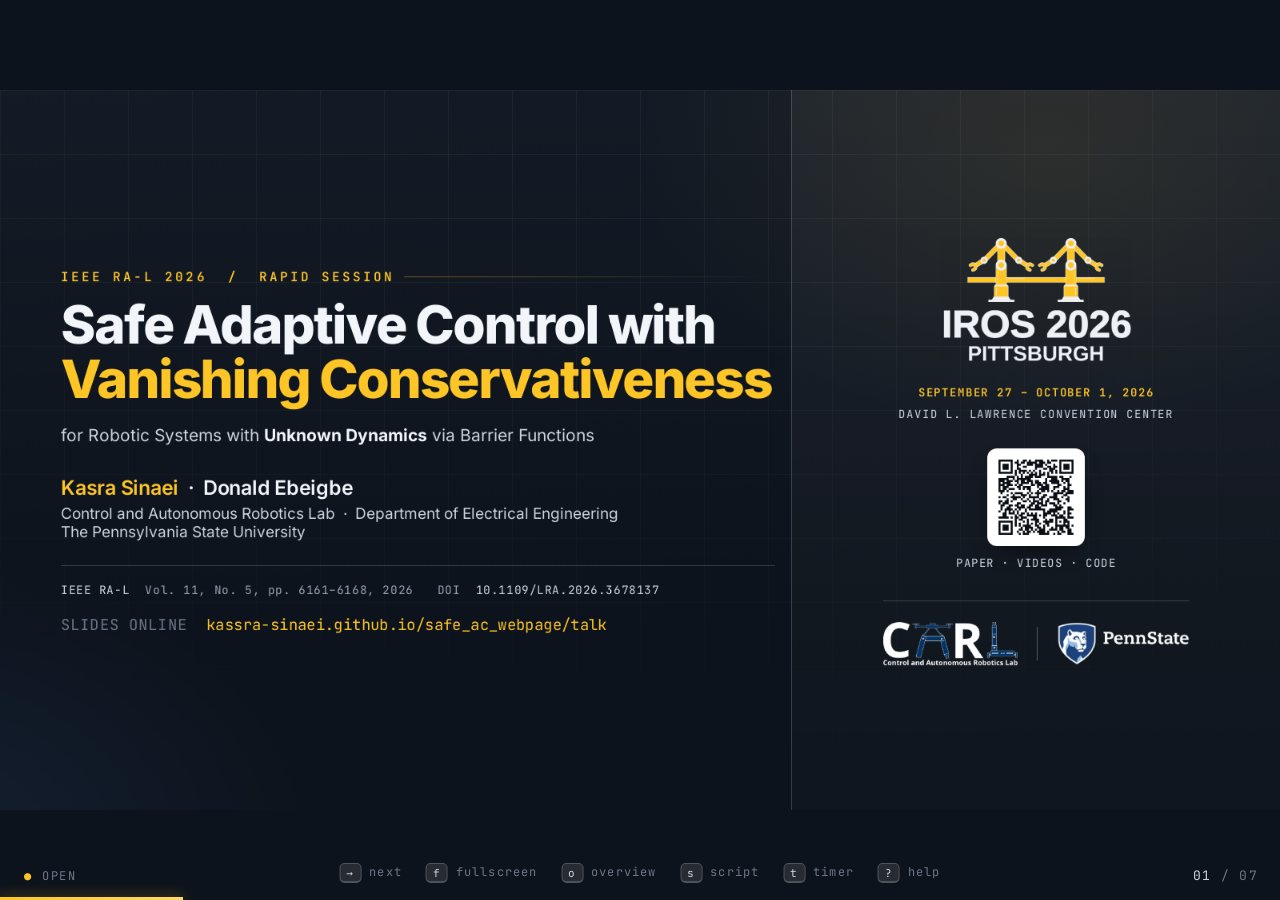
==== commit 9c1a3ed8: "Show the online slides URL on the talk's title slide The PowerPoint build turns this line into a cli" ====
--- a/talk/index.html
+++ b/talk/index.html
@@ -3,7 +3,7 @@
 <head>
 <meta charset="utf-8">
 <meta name="viewport" content="width=device-width, initial-scale=1">
-<title>Safe Adaptive Control · IROS 2026 (7 slides + backups)</title>
+<title>Safe Adaptive Control · IROS 2026 lightning talk</title>
 <meta name="author" content="Kasra Sinaei, Donald Ebeigbe">
 <link rel="icon" href="assets/img/iros2026_logo.png">
 <link rel="stylesheet" href="assets/vendor/katex/katex.min.css">
@@ -32,6 +32,9 @@
       <span class="item"><b>IEEE RA-L</b> &nbsp;Vol.&nbsp;11, No.&nbsp;5, pp.&nbsp;6161&ndash;6168, 2026</span>
       <span class="item">DOI &nbsp;<b>10.1109/LRA.2026.3678137</b></span>
     </div>
+
+    <p class="slideslink"><span data-link="https://kassra-sinaei.github.io/safe_ac_webpage/talk/">Slides
+      online &nbsp;<span class="u">kassra-sinaei.github.io/safe_ac_webpage/talk</span></span></p>
   </div>
 
   <div class="title-right">
--- a/talk/assets/deck.css
+++ b/talk/assets/deck.css
@@ -690,3 +690,10 @@
 /* slide 2's two comparison cards carry little text — let it breathe */
 .slide .card .mini + .cap{ font-size:22.5px; line-height:1.5; }
 .slide .card .mini ~ .cap, .mini + .cap{ font-size:22.5px; }
+
+/* title slide: where these slides live online (the PPTX build makes it clickable) */
+.slideslink{
+  margin:22px 0 0; font-family:var(--mono); font-size:19px; letter-spacing:.06em;
+  color:var(--faint); text-transform:uppercase;
+}
+.slideslink .u{ color:var(--gold); text-transform:none; letter-spacing:.02em; }
